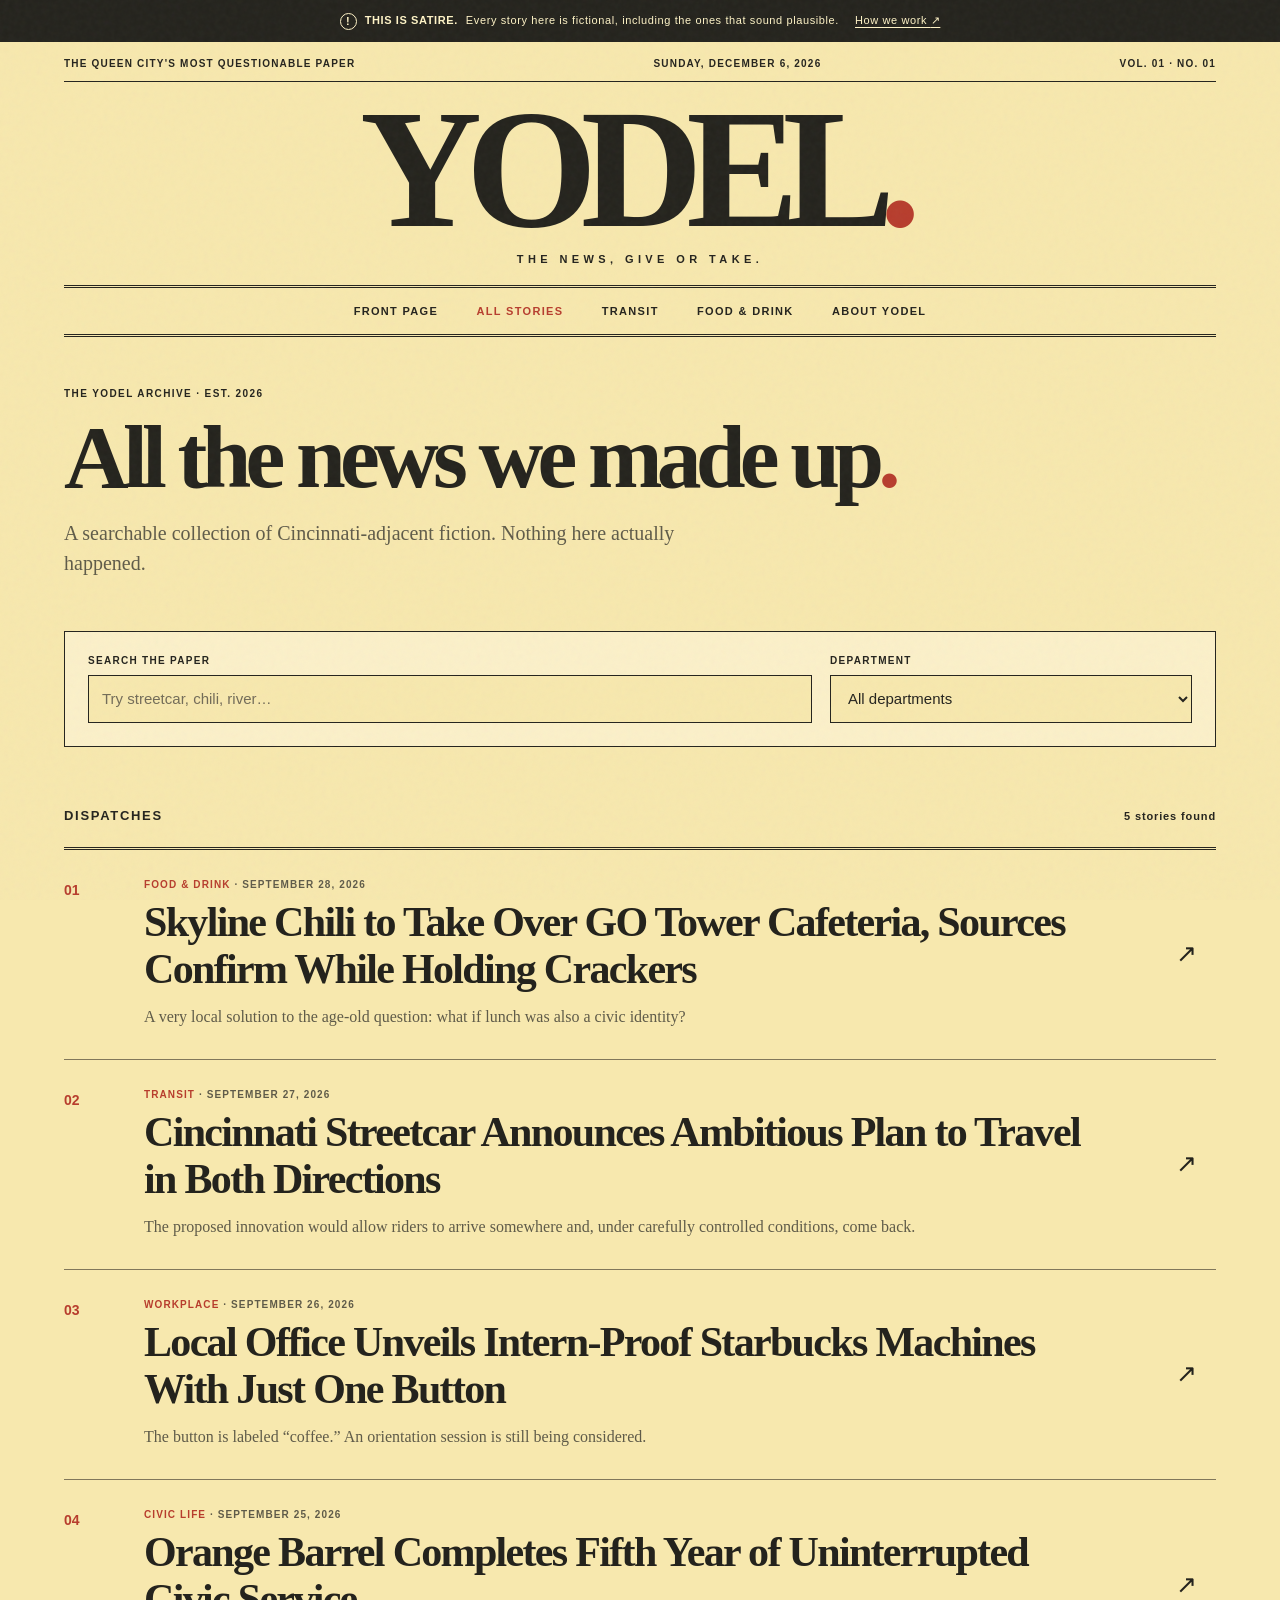
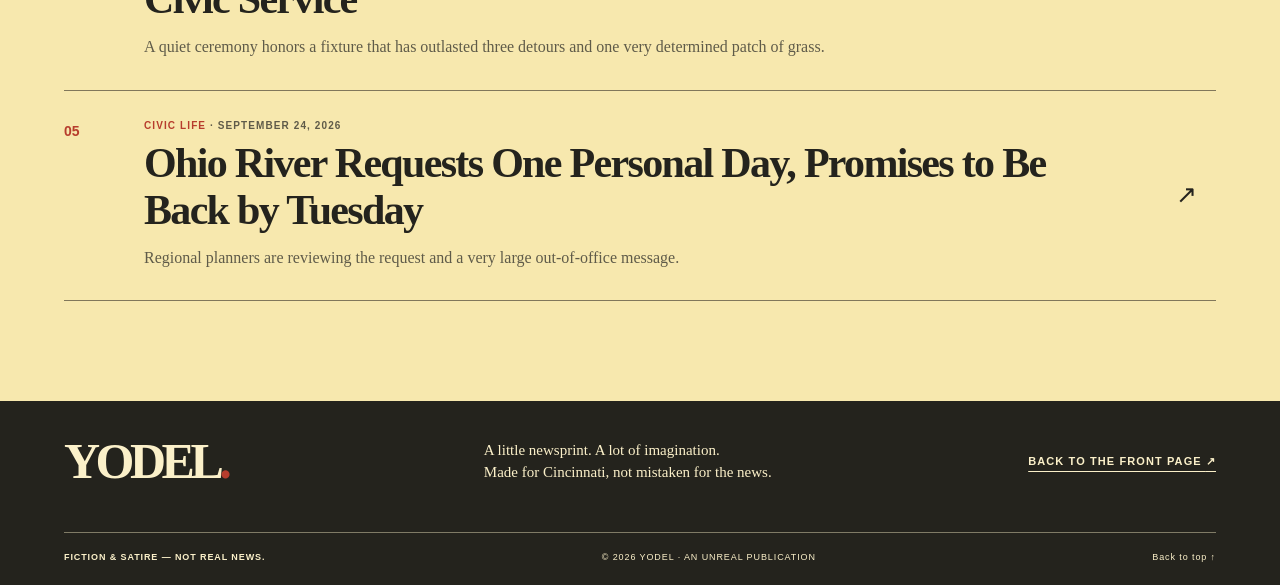
==== archive.html @ 8d59e484 "Build initial Yodel satire publication prototype" ====
<!doctype html>
<html lang="en">
<head>
  <meta charset="utf-8">
  <meta name="viewport" content="width=device-width, initial-scale=1">
  <meta name="theme-color" content="#f4d969">
  <meta name="description" content="Browse the entirely fictional dispatches of Yodel, a Cincinnati-flavored satire publication.">
  <title>All stories — Yodel</title>
  <link rel="stylesheet" href="styles.css">
  <script src="articles.js" defer></script>
  <script src="app.js" defer></script>
</head>
<body data-page="archive">
  <a class="skip-link" href="#main">Skip to content</a>
  <div class="site-shell">
    <div class="satire-banner"><span class="satire-banner__mark">!</span><strong>THIS IS SATIRE.</strong> Every story here is fictional, including the ones that sound plausible. <a href="index.html#about">How we work <span aria-hidden="true">↗</span></a></div>
    <header class="site-header">
      <div class="header-top"><span>THE QUEEN CITY'S MOST QUESTIONABLE PAPER</span><span class="edition-date">SEPTEMBER 2026</span><span>VOL. 01 · NO. 01</span></div>
      <div class="masthead"><a href="index.html" aria-label="Yodel home">YODEL<span class="masthead-dot">.</span></a><p>THE NEWS, GIVE OR TAKE.</p></div>
      <nav class="main-nav" aria-label="Main navigation"><a href="index.html">Front page</a><a href="archive.html" aria-current="page">All stories</a><a href="archive.html?category=Transit">Transit</a><a href="archive.html?category=Food%20%26%20Drink">Food &amp; Drink</a><a href="index.html#about">About Yodel</a></nav>
    </header>
    <main id="main" class="archive-main">
      <div class="page-heading"><span class="small-label">THE YODEL ARCHIVE · EST. 2026</span><h1>All the news we made up<span class="heading-period">.</span></h1><p>A searchable collection of Cincinnati-adjacent fiction. Nothing here actually happened.</p></div>
      <section aria-label="Find stories" class="archive-tools"><div class="search-field"><label for="story-search">SEARCH THE PAPER</label><input id="story-search" type="search" placeholder="Try streetcar, chili, river…" autocomplete="off"></div><div class="filter-field"><label for="category-filter">DEPARTMENT</label><select id="category-filter"><option value="">All departments</option><option value="Food &amp; Drink">Food &amp; Drink</option><option value="Transit">Transit</option><option value="Workplace">Workplace</option><option value="Civic Life">Civic Life</option></select></div></section>
      <div class="results-heading"><h2>Dispatches</h2><p id="result-count" role="status" aria-live="polite"></p></div>
      <div id="archive-stories" class="archive-list"></div>
      <p id="empty-results" class="empty-results" hidden>No stories match that search. Try another word or department.</p>
      <noscript><p class="empty-results">Enable JavaScript to browse the local story archive.</p></noscript>
    </main>
    <footer class="site-footer"><div class="footer-main"><a class="footer-logo" href="index.html">YODEL<span>.</span></a><p>A little newsprint. A lot of imagination.<br>Made for Cincinnati, not mistaken for the news.</p><a href="index.html">Back to the front page <span aria-hidden="true">↗</span></a></div><div class="footer-bottom"><strong>FICTION &amp; SATIRE — NOT REAL NEWS.</strong><span>© 2026 YODEL · AN UNREAL PUBLICATION</span><a href="#main">Back to top ↑</a></div></footer>
  </div>
</body>
</html>
---- styles.css ----
:root {
  color-scheme: light;
  --paper: #f7e8ae;
  --paper-light: #fbf0c9;
  --yellow: #efd365;
  --ink: #24231d;
  --muted: #5f5b49;
  --rule: #81775b;
  --red: #b73d2d;
}

* { box-sizing: border-box; }
html { scroll-behavior: smooth; }
body { margin: 0; background: #d5bd69; color: var(--ink); font-family: Georgia, "Times New Roman", serif; }
body::before { content: ""; position: fixed; inset: 0; z-index: 10; pointer-events: none; opacity: .15; background-image: url("data:image/svg+xml,%3Csvg viewBox='0 0 180 180' xmlns='http://www.w3.org/2000/svg'%3E%3Cfilter id='n'%3E%3CfeTurbulence type='fractalNoise' baseFrequency='.9' numOctaves='3' stitchTiles='stitch'/%3E%3C/filter%3E%3Crect width='100%25' height='100%25' filter='url(%23n)' opacity='.25'/%3E%3C/svg%3E"); }
a { color: inherit; }
a:hover { color: var(--red); }
button, input, select { font: inherit; }
button { cursor: pointer; }
:focus-visible { outline: 3px solid var(--red); outline-offset: 4px; }
[hidden] { display: none !important; }
.site-shell { max-width: 1480px; margin: 0 auto; min-height: 100vh; background: var(--paper); box-shadow: 0 0 50px #665a3455; }
.skip-link { position: fixed; top: -80px; left: 20px; z-index: 20; background: var(--ink); color: white; padding: 12px 18px; }
.skip-link:focus { top: 12px; }
.satire-banner { display: flex; align-items: center; justify-content: center; flex-wrap: wrap; gap: 5px 8px; min-height: 42px; padding: 8px 20px; background: var(--ink); color: #fff4c7; text-align: center; font: 11px/1.4 Arial, Helvetica, sans-serif; letter-spacing: .055em; }
.satire-banner__mark { display: inline-grid; place-items: center; width: 17px; height: 17px; border: 1px solid currentColor; border-radius: 50%; font-weight: bold; }
.satire-banner a { color: inherit; text-underline-offset: 3px; margin-left: 8px; }
.satire-banner a:hover { color: #f4d969; }
.site-header, main, .site-footer { padding-left: clamp(22px, 5vw, 78px); padding-right: clamp(22px, 5vw, 78px); }
.header-top, .main-nav, .section-kicker, .small-label, .eyebrow, .lead-overline, .lead-meta, .art-topline, .art-bottomline, .story-category, .story-card__top, .story-card__foot, .department-links, .footer-bottom, .article-byline, .article-location, .back-link, .archive-tools label, .results-heading, .archive-item__number, .loading-note {
  font-family: Arial, Helvetica, sans-serif;
}
.header-top { display: flex; justify-content: space-between; gap: 16px; padding: 16px 0 12px; border-bottom: 1px solid var(--ink); font-size: 10px; font-weight: 700; letter-spacing: .12em; }
.masthead { text-align: center; padding: 14px 0 20px; }
.masthead a { display: inline-block; text-decoration: none; font: 900 clamp(84px, 13.2vw, 194px)/.87 Georgia, "Times New Roman", serif; letter-spacing: -.097em; padding-right: .09em; }
.masthead a:hover { color: var(--ink); }
.masthead-dot, .heading-period, .footer-logo span { color: var(--red); }
.masthead p { margin: 11px 0 0; font: 700 11px/1 Arial, Helvetica, sans-serif; letter-spacing: .4em; }
.main-nav { display: flex; justify-content: center; flex-wrap: wrap; gap: 5px clamp(12px, 3vw, 45px); padding: 13px 0; border-top: 3px double var(--ink); border-bottom: 3px double var(--ink); font-size: 11px; font-weight: 700; letter-spacing: .12em; text-transform: uppercase; }
.main-nav a { text-decoration: none; padding: 4px 0; }
.main-nav a[aria-current="page"] { color: var(--red); }
.section-kicker { display: flex; justify-content: space-between; gap: 10px; padding: 16px 0; font-size: 10px; font-weight: 700; letter-spacing: .1em; border-bottom: 1px solid var(--rule); }
.lead-section { display: grid; grid-template-columns: 1.1fr .9fr; min-height: 545px; border-bottom: 4px double var(--ink); }
.lead-copy { display: flex; flex-direction: column; align-items: flex-start; padding: clamp(28px, 4vw, 60px) clamp(25px, 4vw, 60px) 38px 0; }
.eyebrow { display: flex; align-items: center; gap: 12px; width: 100%; font-size: 10px; font-weight: 700; letter-spacing: .13em; white-space: nowrap; }
.eyebrow-rule { display: inline-block; width: 28px; height: 2px; background: var(--red); }
.eyebrow #feature-counter { margin-left: auto; color: var(--muted); }
.lead-overline { margin: 56px 0 14px; color: var(--red); font-size: 11px; font-weight: 800; letter-spacing: .14em; }
.lead-copy h1 { max-width: 700px; margin: 0; font-size: clamp(38px, 4.25vw, 67px); line-height: 1.035; letter-spacing: -.052em; }
.lead-deck { max-width: 560px; margin: 22px 0 0; font-size: clamp(17px, 1.5vw, 21px); line-height: 1.45; color: #474438; }
.lead-actions { display: flex; align-items: center; flex-wrap: wrap; gap: 22px; margin-top: 30px; }
.button { display: inline-flex; justify-content: space-between; align-items: center; gap: 30px; min-height: 48px; padding: 13px 19px; font: 700 11px/1.3 Arial, Helvetica, sans-serif; letter-spacing: .09em; text-decoration: none; text-transform: uppercase; transition: background .2s ease, color .2s ease, transform .2s ease; }
.button--dark { background: var(--ink); color: #fff4c7; border: 1px solid var(--ink); }
.button--dark:hover { background: var(--red); color: white; border-color: var(--red); transform: translateY(-2px); }
.text-button { padding: 9px 0; border: 0; border-bottom: 1px solid var(--ink); background: none; color: var(--ink); font: 700 11px/1.2 Arial, Helvetica, sans-serif; text-transform: uppercase; letter-spacing: .08em; }
.text-button:hover { color: var(--red); border-color: var(--red); }
.lead-meta { margin: auto 0 0; padding-top: 30px; color: var(--muted); font-size: 10px; font-weight: 700; letter-spacing: .12em; }
.lead-art { display: flex; flex-direction: column; justify-content: space-between; align-self: stretch; min-width: 0; margin: 24px 0 24px; padding: 18px; border: 1px solid var(--ink); background: var(--yellow); box-shadow: inset 0 0 0 5px var(--paper), inset 0 0 0 6px var(--ink); }
.art-topline, .art-bottomline { display: flex; justify-content: space-between; gap: 8px; font-size: 9px; font-weight: 700; letter-spacing: .1em; }
.skyline-art { display: block; width: 100%; height: auto; max-height: 390px; margin: auto 0; filter: drop-shadow(2px 3px 0 #bca84f66); }
.latest-section, .related-section { padding: 58px 0 72px; }
.section-heading { display: flex; justify-content: space-between; align-items: end; gap: 20px; margin-bottom: 25px; }
.small-label { font-size: 10px; font-weight: 800; letter-spacing: .14em; text-transform: uppercase; }
h2 { margin: 7px 0 0; font-size: clamp(35px, 4vw, 55px); line-height: 1.08; letter-spacing: -.055em; }
.underlined-link { flex-shrink: 0; padding-bottom: 5px; border-bottom: 1px solid currentColor; font: 700 11px/1.4 Arial, Helvetica, sans-serif; text-decoration: none; text-transform: uppercase; letter-spacing: .09em; }
.story-grid { display: grid; grid-template-columns: repeat(4, minmax(0, 1fr)); border-top: 2px solid var(--ink); border-bottom: 1px solid var(--ink); }
.story-card { display: flex; flex-direction: column; min-width: 0; padding: 20px 20px 16px; border-right: 1px solid var(--rule); }
.story-card:first-child { padding-left: 0; }
.story-card:last-child { padding-right: 0; border-right: 0; }
.story-card__top, .story-card__foot { display: flex; justify-content: space-between; gap: 10px; font-size: 9px; font-weight: 700; letter-spacing: .1em; }
.story-card__top { color: var(--muted); }
.story-card__top span:last-child { color: var(--red); font-size: 16px; line-height: .7; }
.story-category { margin: 30px 0 9px; color: var(--red); font-size: 10px; font-weight: 800; letter-spacing: .11em; text-transform: uppercase; }
.story-card h3 { margin: 0; font-size: clamp(21px, 1.85vw, 28px); line-height: 1.16; letter-spacing: -.025em; }
.story-card h3 a, .archive-item h3 a { text-decoration: none; }
.story-card h3 a:hover, .archive-item h3 a:hover { text-decoration: underline; text-decoration-thickness: 1px; text-underline-offset: 4px; }
.story-deck { margin: 13px 0 22px; color: var(--muted); font-size: 14px; line-height: 1.5; }
.story-card__foot { align-items: center; margin-top: auto; padding-top: 13px; border-top: 1px solid var(--rule); color: var(--muted); }
.story-card__foot a { color: var(--ink); text-decoration: none; }
.departments { display: grid; grid-template-columns: 1fr 1.5fr; gap: 8%; padding: 43px 0 56px; border-top: 4px double var(--ink); }
.department-intro p { max-width: 280px; font-size: 17px; line-height: 1.5; color: var(--muted); }
.department-links { border-top: 1px solid var(--ink); }
.department-links a { display: grid; grid-template-columns: 38px 1fr auto; align-items: center; gap: 8px; min-height: 61px; border-bottom: 1px solid var(--ink); font-size: 16px; font-weight: 700; text-decoration: none; }
.department-links a span:first-child { font-size: 10px; color: var(--red); }
.about-section { display: grid; grid-template-columns: 1fr 1.5fr; gap: 8%; margin: 0 calc(-1 * clamp(22px, 5vw, 78px)); padding: 48px clamp(22px, 5vw, 78px) 58px; background: var(--paper-light); border-top: 1px solid var(--ink); }
.about-section p { max-width: 660px; margin: 2px 0 24px; font-size: 18px; line-height: 1.6; }
.site-footer { background: var(--ink); color: var(--paper-light); }
.footer-main { display: flex; justify-content: space-between; align-items: center; gap: 24px; padding: 38px 0 48px; }
.footer-logo { font: 900 50px/.9 Georgia, serif; letter-spacing: -.09em; text-decoration: none; }
.footer-main p { margin: 0; font-size: 15px; line-height: 1.5; }
.footer-main > a:last-child { font: 700 11px Arial, Helvetica, sans-serif; letter-spacing: .1em; text-transform: uppercase; text-underline-offset: 6px; }
.footer-main a:hover, .footer-bottom a:hover { color: var(--yellow); }
.footer-bottom { display: flex; justify-content: space-between; flex-wrap: wrap; gap: 12px 20px; border-top: 1px solid #807b66; padding: 19px 0 23px; font-size: 9px; letter-spacing: .1em; }
.footer-bottom a { text-decoration: none; }

/* Archive */
.archive-main { padding-top: 46px; padding-bottom: 100px; }
.page-heading { max-width: 850px; }
.page-heading h1 { margin: 12px 0 16px; font-size: clamp(48px, 7vw, 92px); line-height: .99; letter-spacing: -.065em; }
.page-heading > p { margin: 0; max-width: 640px; font-size: 20px; line-height: 1.5; color: var(--muted); }
.archive-tools { display: grid; grid-template-columns: 2fr 1fr; gap: 18px; margin-top: 53px; padding: 23px; border: 1px solid var(--ink); background: var(--paper-light); }
.archive-tools label { display: block; margin-bottom: 9px; font-size: 10px; font-weight: 800; letter-spacing: .13em; }
.archive-tools input, .archive-tools select { display: block; width: 100%; height: 48px; padding: 0 13px; border: 1px solid var(--ink); border-radius: 0; background: var(--paper); color: var(--ink); font: 15px Arial, Helvetica, sans-serif; }
.archive-tools input::placeholder { color: #736c58; }
.results-heading { display: flex; align-items: baseline; justify-content: space-between; gap: 20px; margin: 52px 0 14px; }
.results-heading h2 { font: 800 13px Arial, Helvetica, sans-serif; text-transform: uppercase; letter-spacing: .13em; }
.results-heading p { font-size: 11px; font-weight: 700; letter-spacing: .08em; }
.archive-list { border-top: 3px double var(--ink); }
.archive-item { display: grid; grid-template-columns: 60px 1fr 36px; gap: 20px; padding: 29px 4px 31px 0; border-bottom: 1px solid var(--rule); }
.archive-item__number { padding-top: 3px; color: var(--red); font-size: 14px; font-weight: 800; }
.archive-item .story-category { margin: 0 0 9px; }
.archive-item .story-category span { color: var(--muted); }
.archive-item h3 { max-width: 950px; margin: 0; font-size: clamp(25px, 3.4vw, 42px); line-height: 1.12; letter-spacing: -.04em; }
.archive-item p:last-child { margin: 12px 0 0; color: var(--muted); font-size: 16px; line-height: 1.45; }
.archive-item__arrow { align-self: center; font: 25px Arial, Helvetica, sans-serif; text-decoration: none; }
.empty-results { margin: 35px 0; padding: 35px; border: 1px solid var(--ink); font-size: 18px; }

/* Article */
.article-main { padding-top: 30px; }
.back-link { display: inline-block; margin-bottom: 37px; font-size: 11px; font-weight: 700; letter-spacing: .1em; text-decoration: none; text-transform: uppercase; }
.article-header { max-width: 1040px; margin: 0 auto; text-align: center; }
.article-header .story-category { margin: 0 0 18px; }
.article-header .story-category span { color: var(--muted); }
.article-header h1 { margin: 0; font-size: clamp(46px, 6.5vw, 92px); line-height: 1.025; letter-spacing: -.062em; }
.article-deck { max-width: 730px; margin: 22px auto 30px; color: var(--muted); font-size: clamp(20px, 2.25vw, 28px); line-height: 1.4; }
.article-byline { display: flex; justify-content: center; flex-wrap: wrap; gap: 8px 24px; padding: 18px 0; border-top: 1px solid var(--ink); border-bottom: 3px double var(--ink); font-size: 10px; letter-spacing: .11em; text-transform: uppercase; }
.article-body { display: grid; grid-template-columns: minmax(0, 670px) minmax(180px, 250px); justify-content: center; gap: clamp(40px, 8vw, 120px); padding: 46px 0 90px; }
.article-location { margin-bottom: 24px; font-size: 11px; font-weight: 700; letter-spacing: .1em; }
.article-location span { margin-right: 12px; color: var(--red); }
.article-column > p:not(.article-disclaimer) { margin: 0 0 25px; font-size: clamp(18px, 1.75vw, 21px); line-height: 1.7; }
.first-paragraph::first-letter { float: left; margin: .06em .09em -.1em 0; font-size: 4.2em; line-height: .8; font-weight: bold; color: var(--red); }
blockquote { margin: 38px 0; padding: 25px 5px 28px; border-top: 3px double var(--ink); border-bottom: 3px double var(--ink); font-size: clamp(27px, 3vw, 39px); font-weight: bold; line-height: 1.23; letter-spacing: -.035em; }
blockquote span { color: var(--red); }
.article-endmark { margin: 25px 0; color: var(--red); font-size: 22px; text-align: center; }
.article-disclaimer { padding: 17px 0; border-top: 1px solid var(--rule); border-bottom: 1px solid var(--rule); font: 13px/1.6 Arial, Helvetica, sans-serif; color: var(--muted); }
.article-aside { align-self: start; padding: 21px; border: 1px solid var(--ink); background: var(--yellow); }
.aside-stamp { border-bottom: 1px solid var(--ink); padding: 0 0 10px; font: 900 95px/.9 Georgia, serif; letter-spacing: -.1em; }
.aside-stamp span { color: var(--red); }
.article-aside .small-label { display: block; margin-top: 19px; }
.article-aside p:not(.small-label) { font-size: 16px; line-height: 1.5; }
.article-aside a { font: 700 11px/1.5 Arial, Helvetica, sans-serif; text-transform: uppercase; letter-spacing: .07em; text-underline-offset: 4px; }
.related-section { border-top: 4px double var(--ink); }
.story-grid--two { grid-template-columns: repeat(2, minmax(0, 1fr)); }
.not-found { max-width: 760px; padding: 60px 0 130px; }
.not-found h1 { font-size: clamp(48px, 7vw, 90px); line-height: 1; letter-spacing: -.06em; }
.not-found p { margin: 0 0 30px; font-size: 20px; }
.loading-note { padding: 50px 0 100px; font-size: 13px; letter-spacing: .12em; }

@media (max-width: 1050px) {
  .lead-section { grid-template-columns: 1.1fr .9fr; }
  .lead-copy h1 { font-size: clamp(37px, 4.6vw, 55px); }
  .lead-overline { margin-top: 30px; }
  .story-grid { grid-template-columns: repeat(2, minmax(0, 1fr)); }
  .story-card { padding: 20px !important; border-bottom: 1px solid var(--rule); }
  .story-card:nth-child(2n) { border-right: 0; }
  .story-card:nth-last-child(-n+2) { border-bottom: 0; }
}
@media (max-width: 700px) {
  .header-top { font-size: 9px; }
  .header-top span:first-child { display: none; }
  .masthead { padding: 24px 0 17px; }
  .masthead a { font-size: clamp(75px, 18vw, 125px); }
  .masthead p { font-size: 9px; letter-spacing: .27em; }
  .main-nav { justify-content: flex-start; gap: 2px 20px; font-size: 10px; }
  .section-kicker span:last-child { display: none; }
  .lead-section { display: flex; flex-direction: column; }
  .lead-copy { padding: 29px 0 23px; }
  .lead-copy h1 { font-size: clamp(42px, 9vw, 62px); }
  .lead-overline { margin-top: 37px; }
  .lead-meta { margin-top: 0; padding-top: 24px; }
  .lead-art { min-height: 300px; margin: 0 0 25px; }
  .skyline-art { max-height: 320px; }
  .latest-section, .related-section { padding: 43px 0 58px; }
  .departments, .about-section { grid-template-columns: 1fr; gap: 20px; }
  .departments { padding: 36px 0 44px; }
  .about-section { padding-top: 40px; padding-bottom: 48px; }
  .footer-main { align-items: flex-start; flex-direction: column; }
  .archive-tools { grid-template-columns: 1fr; }
  .article-body { grid-template-columns: 1fr; padding-bottom: 60px; }
  .article-aside { max-width: 350px; }
}
@media (max-width: 480px) {
  .satire-banner { font-size: 10px; }
  .header-top { font-size: 8px; }
  .section-heading { align-items: flex-start; flex-direction: column; gap: 14px; }
  .story-grid, .story-grid--two { grid-template-columns: 1fr; }
  .story-card { padding: 20px 0 !important; border-right: 0; border-bottom: 1px solid var(--rule) !important; }
  .story-card:last-child { border-bottom: 0 !important; }
  .story-card .story-category { margin-top: 20px; }
  .archive-main { padding-top: 35px; }
  .archive-tools { margin-top: 35px; padding: 16px; }
  .archive-item { grid-template-columns: 1fr 26px; gap: 8px; }
  .archive-item__number { grid-column: 1 / -1; }
  .article-main { padding-top: 25px; }
  .article-header { text-align: left; }
  .article-byline { justify-content: flex-start; }
  .article-body { padding-top: 30px; }
}
@media (prefers-reduced-motion: reduce) {
  html { scroll-behavior: auto; }
  .button { transition: none; }
  .button--dark:hover { transform: none; }
}
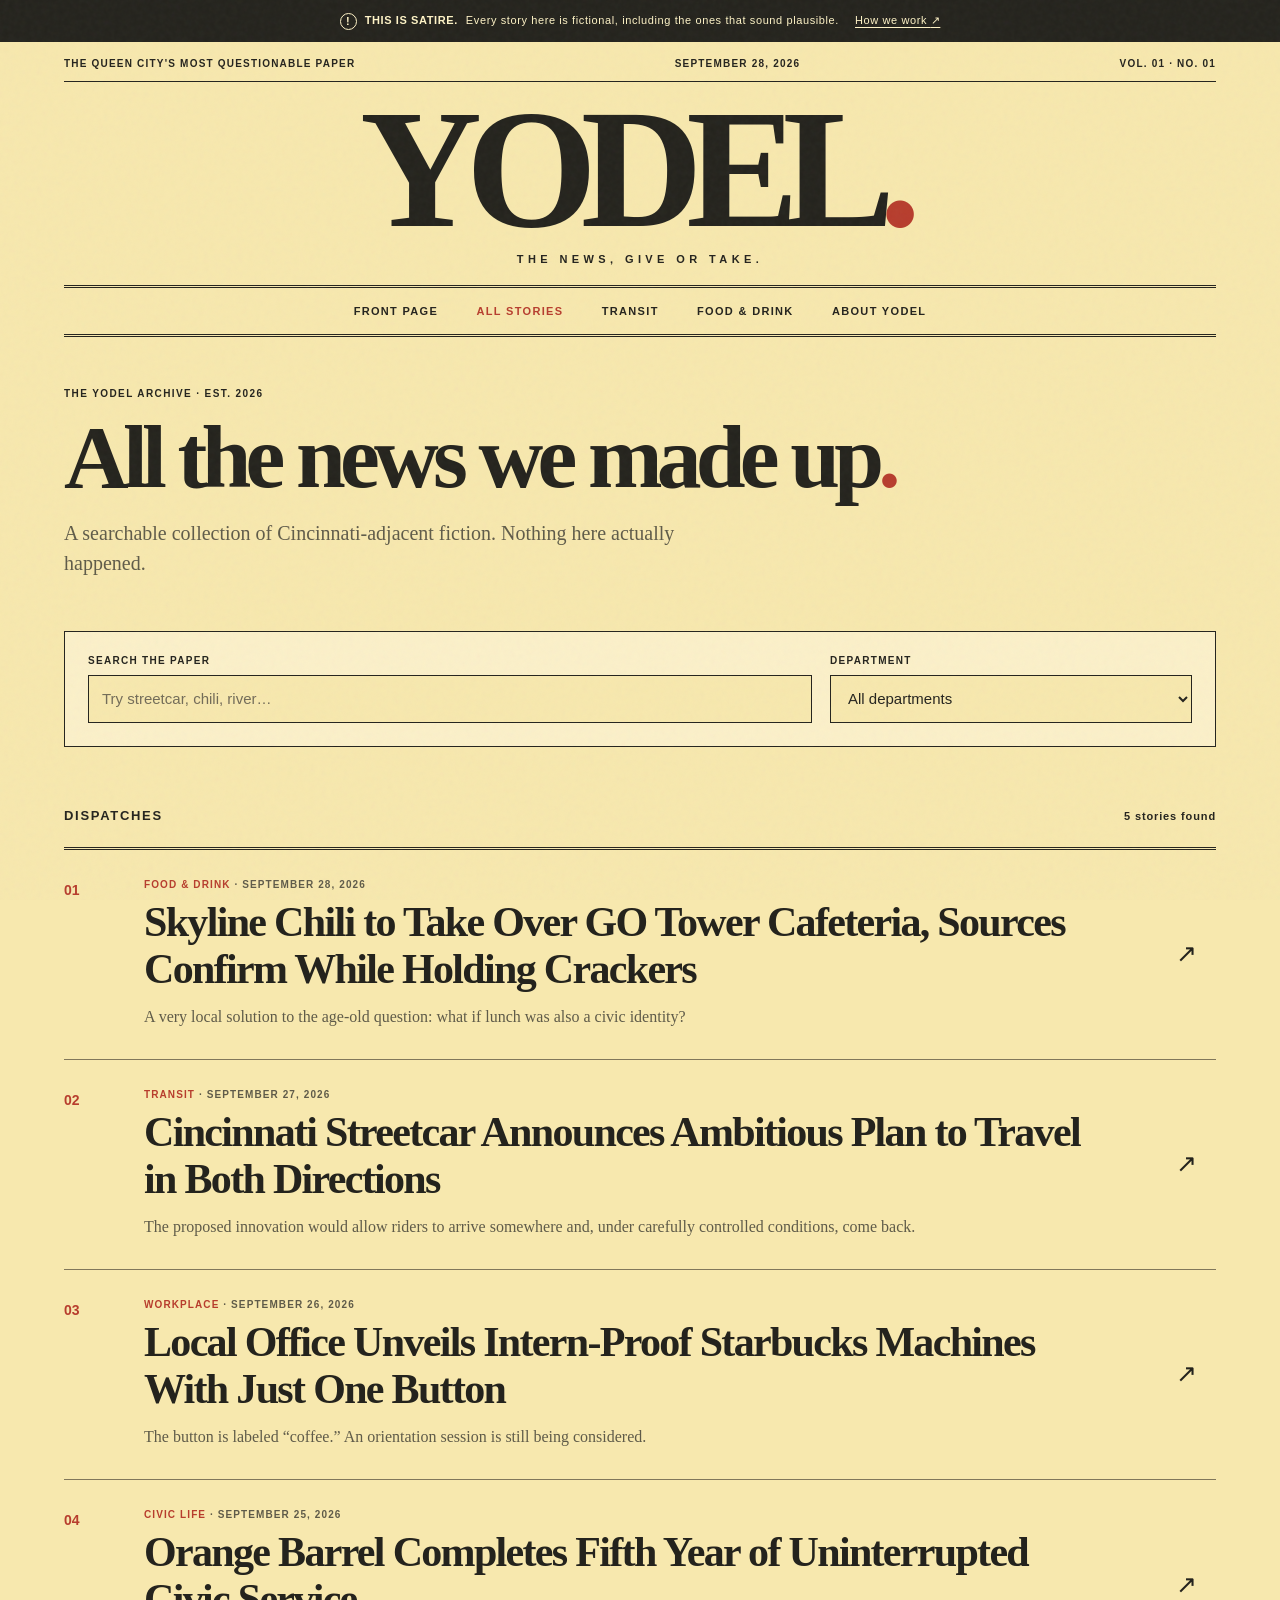
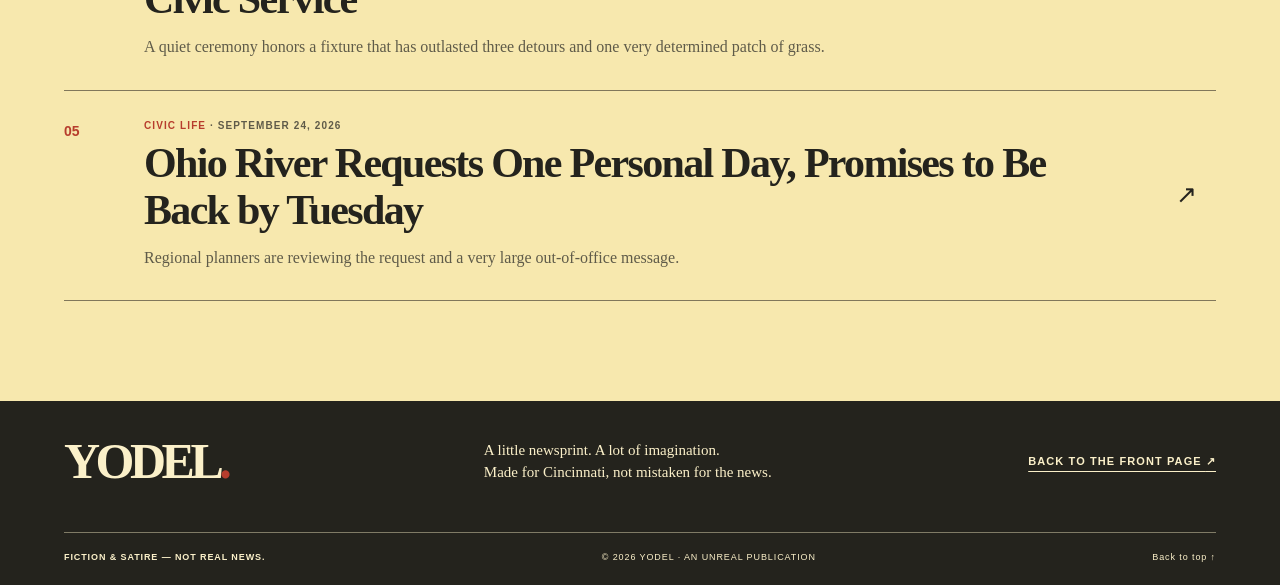
==== commit bb585ca4: "Add Yodel GitHub Pages deployment" ====
--- a/archive.html
+++ b/archive.html
@@ -4,6 +4,7 @@
   <meta charset="utf-8">
   <meta name="viewport" content="width=device-width, initial-scale=1">
   <meta name="theme-color" content="#f4d969">
+  <meta name="date" content="">
   <meta name="description" content="Browse the entirely fictional dispatches of Yodel, a Cincinnati-flavored satire publication.">
   <title>All stories — Yodel</title>
   <link rel="stylesheet" href="styles.css">
@@ -15,7 +16,7 @@
   <div class="site-shell">
     <div class="satire-banner"><span class="satire-banner__mark">!</span><strong>THIS IS SATIRE.</strong> Every story here is fictional, including the ones that sound plausible. <a href="index.html#about">How we work <span aria-hidden="true">↗</span></a></div>
     <header class="site-header">
-      <div class="header-top"><span>THE QUEEN CITY'S MOST QUESTIONABLE PAPER</span><span class="edition-date">SEPTEMBER 2026</span><span>VOL. 01 · NO. 01</span></div>
+      <div class="header-top"><span>THE QUEEN CITY'S MOST QUESTIONABLE PAPER</span><span class="edition-date">LATEST EDITION</span><span>VOL. 01 · NO. 01</span></div>
       <div class="masthead"><a href="index.html" aria-label="Yodel home">YODEL<span class="masthead-dot">.</span></a><p>THE NEWS, GIVE OR TAKE.</p></div>
       <nav class="main-nav" aria-label="Main navigation"><a href="index.html">Front page</a><a href="archive.html" aria-current="page">All stories</a><a href="archive.html?category=Transit">Transit</a><a href="archive.html?category=Food%20%26%20Drink">Food &amp; Drink</a><a href="index.html#about">About Yodel</a></nav>
     </header>
@@ -24,7 +25,7 @@
       <section aria-label="Find stories" class="archive-tools"><div class="search-field"><label for="story-search">SEARCH THE PAPER</label><input id="story-search" type="search" placeholder="Try streetcar, chili, river…" autocomplete="off"></div><div class="filter-field"><label for="category-filter">DEPARTMENT</label><select id="category-filter"><option value="">All departments</option><option value="Food &amp; Drink">Food &amp; Drink</option><option value="Transit">Transit</option><option value="Workplace">Workplace</option><option value="Civic Life">Civic Life</option></select></div></section>
       <div class="results-heading"><h2>Dispatches</h2><p id="result-count" role="status" aria-live="polite"></p></div>
       <div id="archive-stories" class="archive-list"></div>
-      <p id="empty-results" class="empty-results" hidden>No stories match that search. Try another word or department.</p>
+      <p id="empty-results" class="empty-results" hidden><span id="empty-detail">No stories match those filters.</span> Try another search or department, or <button id="clear-filters" type="button">clear filters</button>.</p>
       <noscript><p class="empty-results">Enable JavaScript to browse the local story archive.</p></noscript>
     </main>
     <footer class="site-footer"><div class="footer-main"><a class="footer-logo" href="index.html">YODEL<span>.</span></a><p>A little newsprint. A lot of imagination.<br>Made for Cincinnati, not mistaken for the news.</p><a href="index.html">Back to the front page <span aria-hidden="true">↗</span></a></div><div class="footer-bottom"><strong>FICTION &amp; SATIRE — NOT REAL NEWS.</strong><span>© 2026 YODEL · AN UNREAL PUBLICATION</span><a href="#main">Back to top ↑</a></div></footer>
--- a/styles.css
+++ b/styles.css
@@ -42,6 +42,7 @@
 .section-kicker { display: flex; justify-content: space-between; gap: 10px; padding: 16px 0; font-size: 10px; font-weight: 700; letter-spacing: .1em; border-bottom: 1px solid var(--rule); }
 .lead-section { display: grid; grid-template-columns: 1.1fr .9fr; min-height: 545px; border-bottom: 4px double var(--ink); }
 .lead-copy { display: flex; flex-direction: column; align-items: flex-start; padding: clamp(28px, 4vw, 60px) clamp(25px, 4vw, 60px) 38px 0; }
+#feature-copy { width: 100%; }
 .eyebrow { display: flex; align-items: center; gap: 12px; width: 100%; font-size: 10px; font-weight: 700; letter-spacing: .13em; white-space: nowrap; }
 .eyebrow-rule { display: inline-block; width: 28px; height: 2px; background: var(--red); }
 .eyebrow #feature-counter { margin-left: auto; color: var(--muted); }
@@ -102,6 +103,8 @@
 .archive-tools label { display: block; margin-bottom: 9px; font-size: 10px; font-weight: 800; letter-spacing: .13em; }
 .archive-tools input, .archive-tools select { display: block; width: 100%; height: 48px; padding: 0 13px; border: 1px solid var(--ink); border-radius: 0; background: var(--paper); color: var(--ink); font: 15px Arial, Helvetica, sans-serif; }
 .archive-tools input::placeholder { color: #736c58; }
+.archive-tools input:focus-visible, .archive-tools select:focus-visible { outline: 3px solid var(--red); outline-offset: 3px; box-shadow: 0 0 0 5px var(--paper-light); }
+.empty-results button { padding: 2px 0; border: 0; border-bottom: 1px solid currentColor; background: transparent; color: inherit; font-weight: 700; text-decoration: none; cursor: pointer; }
 .results-heading { display: flex; align-items: baseline; justify-content: space-between; gap: 20px; margin: 52px 0 14px; }
 .results-heading h2 { font: 800 13px Arial, Helvetica, sans-serif; text-transform: uppercase; letter-spacing: .13em; }
 .results-heading p { font-size: 11px; font-weight: 700; letter-spacing: .08em; }
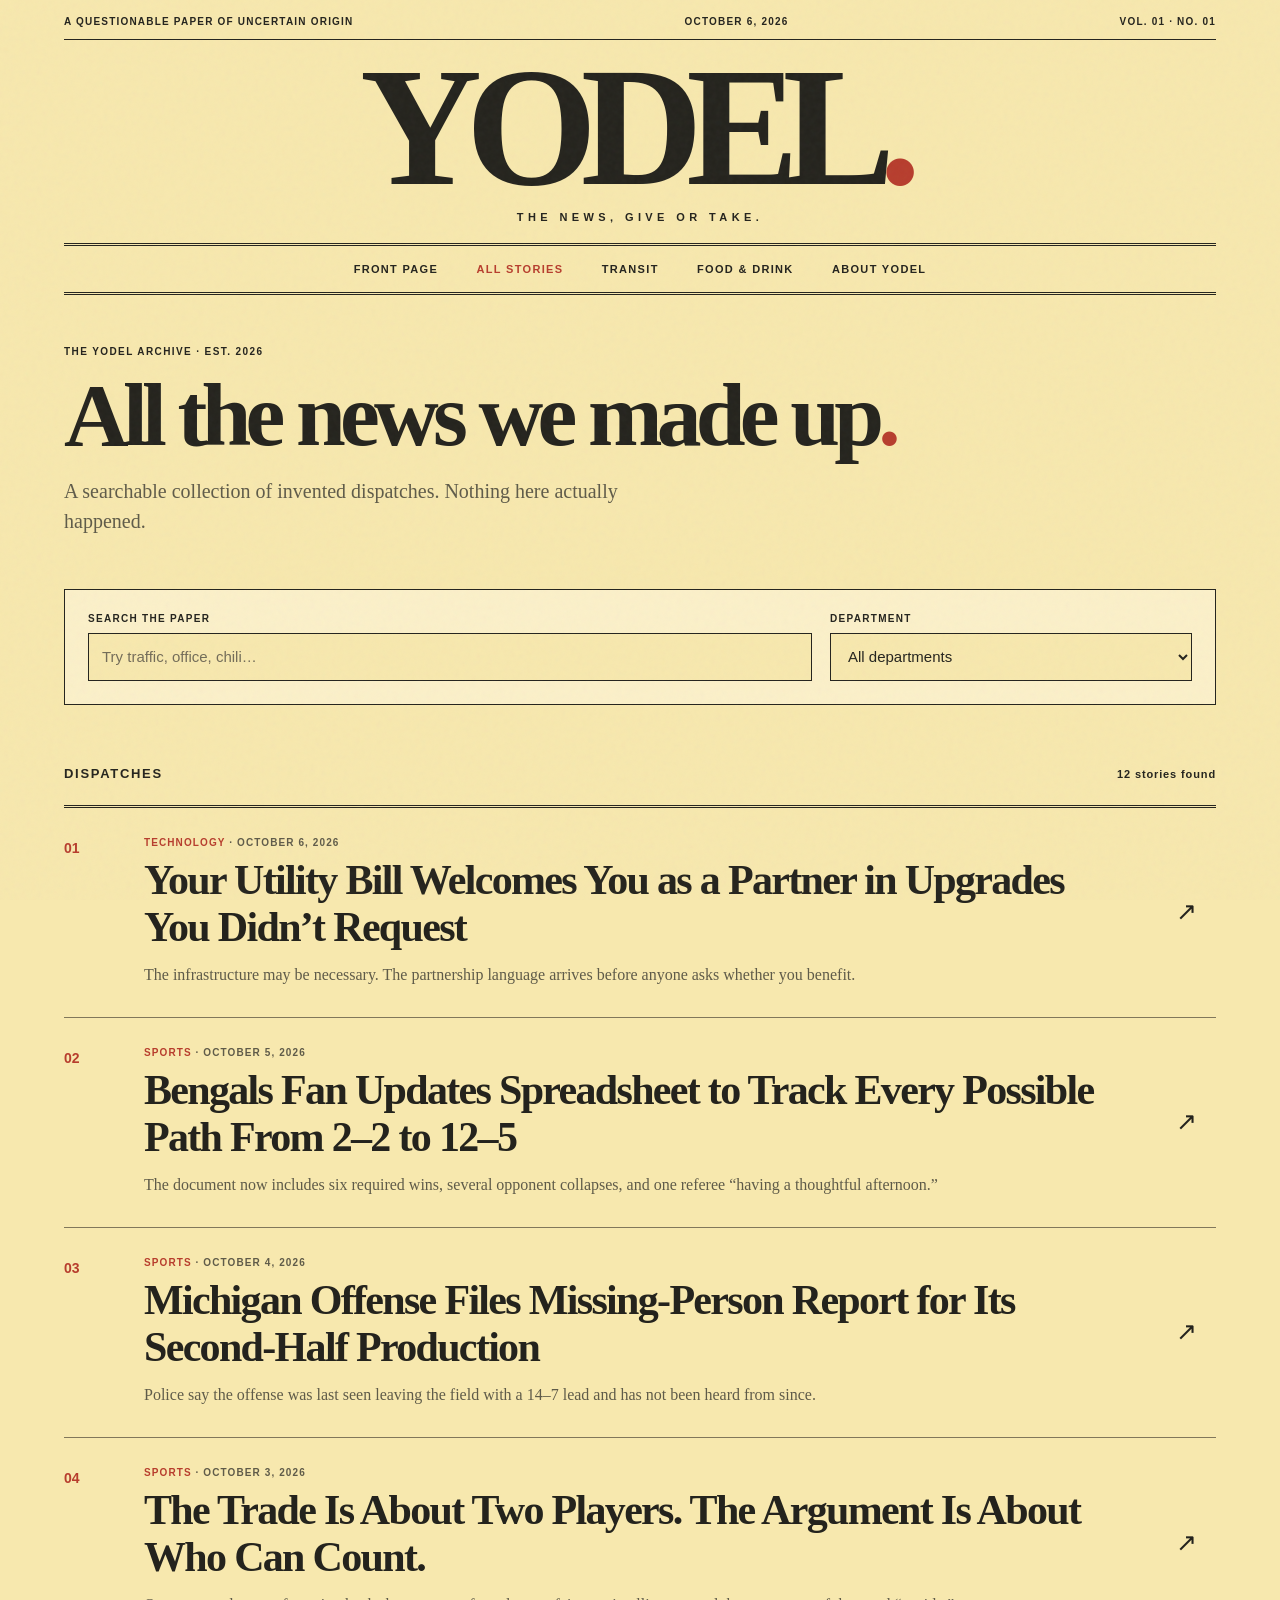
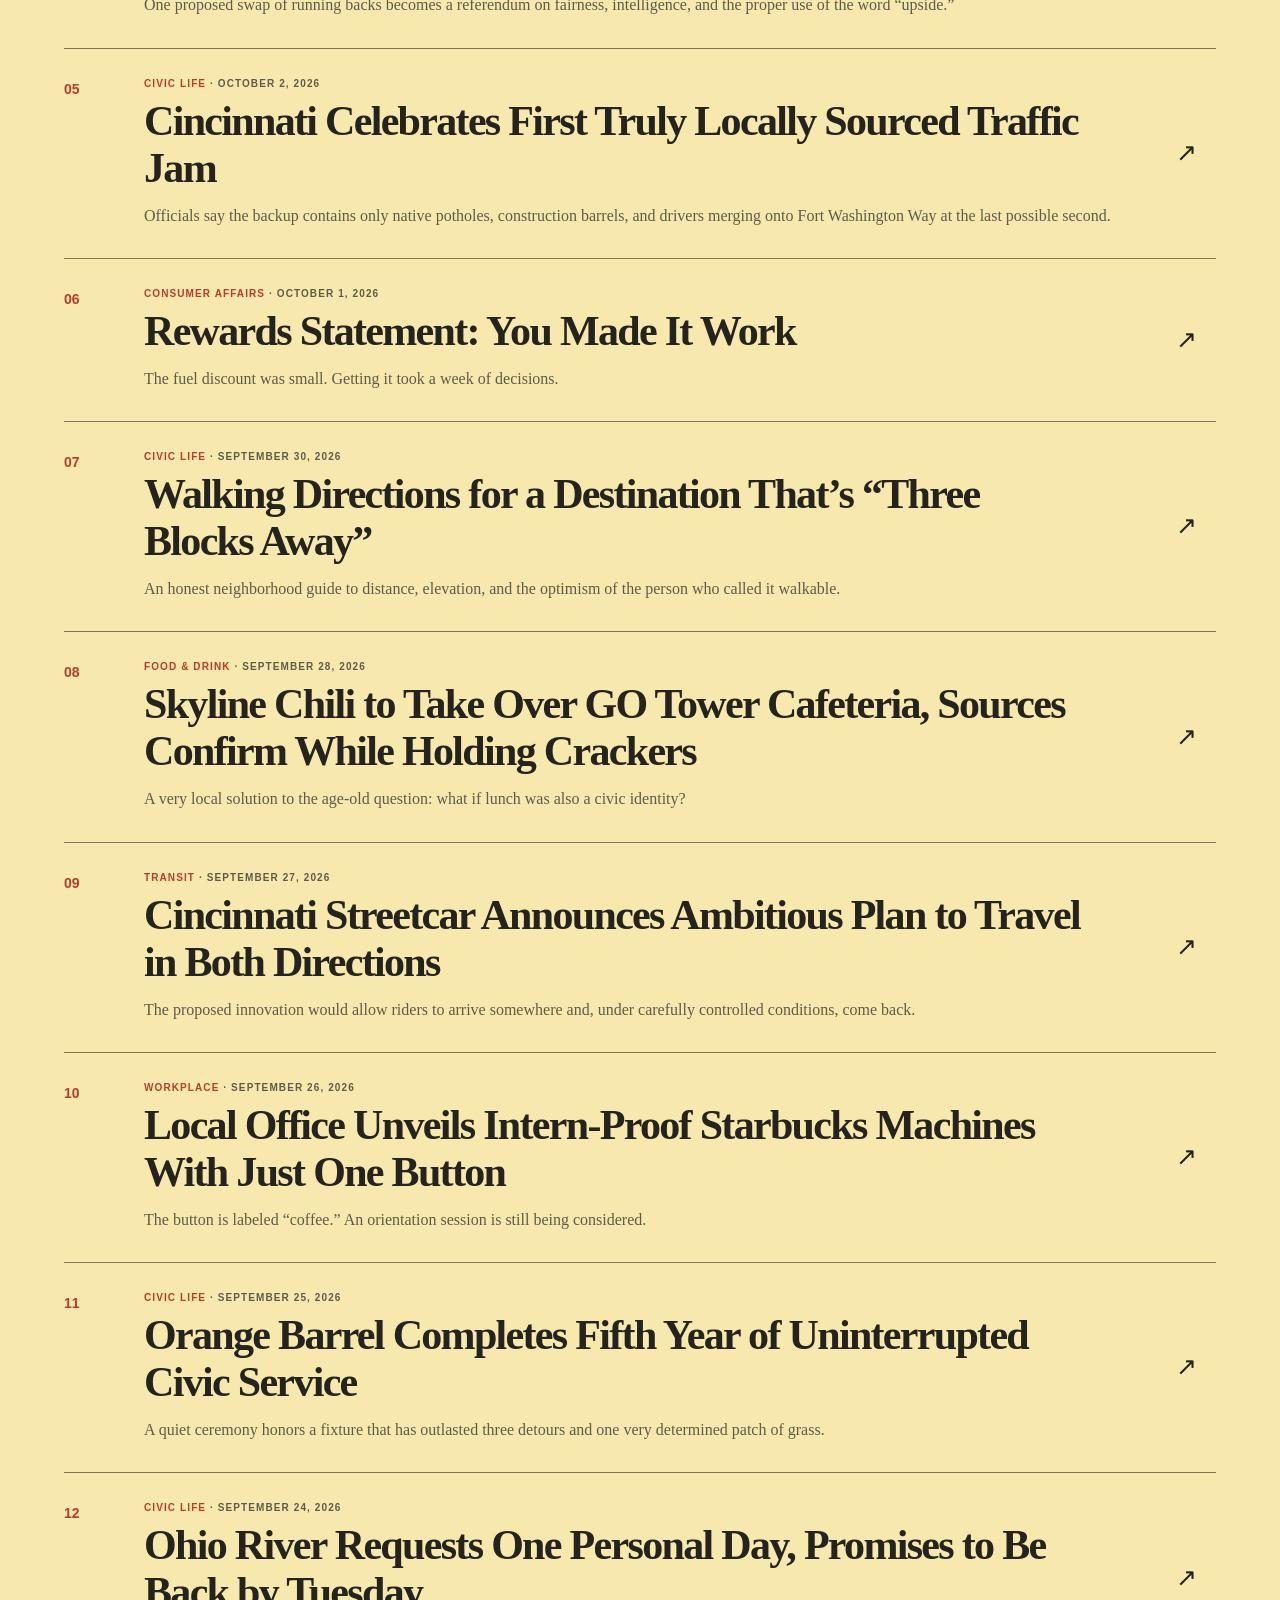
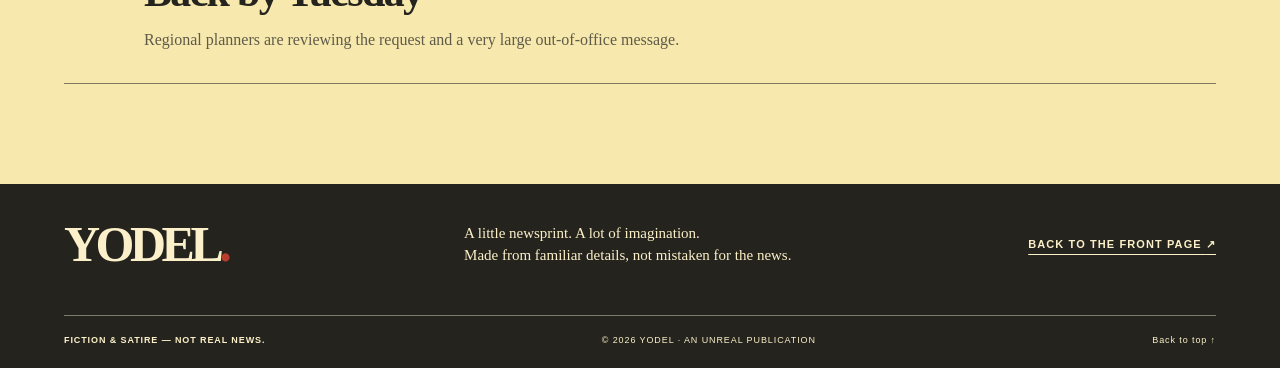
==== commit 34e3d07a: "Refine Yodel editorial framing and UI" ====
--- a/archive.html
+++ b/archive.html
@@ -5,7 +5,7 @@
   <meta name="viewport" content="width=device-width, initial-scale=1">
   <meta name="theme-color" content="#f4d969">
   <meta name="date" content="">
-  <meta name="description" content="Browse the entirely fictional dispatches of Yodel, a Cincinnati-flavored satire publication.">
+  <meta name="description" content="Browse the dispatches of Yodel, a publication of uncertain locality.">
   <title>All stories — Yodel</title>
   <link rel="stylesheet" href="styles.css">
   <script src="articles.js" defer></script>
@@ -14,21 +14,20 @@
 <body data-page="archive">
   <a class="skip-link" href="#main">Skip to content</a>
   <div class="site-shell">
-    <div class="satire-banner"><span class="satire-banner__mark">!</span><strong>THIS IS SATIRE.</strong> Every story here is fictional, including the ones that sound plausible. <a href="index.html#about">How we work <span aria-hidden="true">↗</span></a></div>
     <header class="site-header">
-      <div class="header-top"><span>THE QUEEN CITY'S MOST QUESTIONABLE PAPER</span><span class="edition-date">LATEST EDITION</span><span>VOL. 01 · NO. 01</span></div>
+      <div class="header-top"><span>A QUESTIONABLE PAPER OF UNCERTAIN ORIGIN</span><span class="edition-date">LATEST EDITION</span><span>VOL. 01 · NO. 01</span></div>
       <div class="masthead"><a href="index.html" aria-label="Yodel home">YODEL<span class="masthead-dot">.</span></a><p>THE NEWS, GIVE OR TAKE.</p></div>
       <nav class="main-nav" aria-label="Main navigation"><a href="index.html">Front page</a><a href="archive.html" aria-current="page">All stories</a><a href="archive.html?category=Transit">Transit</a><a href="archive.html?category=Food%20%26%20Drink">Food &amp; Drink</a><a href="index.html#about">About Yodel</a></nav>
     </header>
     <main id="main" class="archive-main">
-      <div class="page-heading"><span class="small-label">THE YODEL ARCHIVE · EST. 2026</span><h1>All the news we made up<span class="heading-period">.</span></h1><p>A searchable collection of Cincinnati-adjacent fiction. Nothing here actually happened.</p></div>
-      <section aria-label="Find stories" class="archive-tools"><div class="search-field"><label for="story-search">SEARCH THE PAPER</label><input id="story-search" type="search" placeholder="Try streetcar, chili, river…" autocomplete="off"></div><div class="filter-field"><label for="category-filter">DEPARTMENT</label><select id="category-filter"><option value="">All departments</option><option value="Food &amp; Drink">Food &amp; Drink</option><option value="Transit">Transit</option><option value="Workplace">Workplace</option><option value="Civic Life">Civic Life</option></select></div></section>
+      <div class="page-heading"><span class="small-label">THE YODEL ARCHIVE · EST. 2026</span><h1>All the news we made up<span class="heading-period">.</span></h1><p>A searchable collection of invented dispatches. Nothing here actually happened.</p></div>
+      <section aria-label="Find stories" class="archive-tools"><div class="search-field"><label for="story-search">SEARCH THE PAPER</label><input id="story-search" type="search" placeholder="Try traffic, office, chili…" autocomplete="off"></div><div class="filter-field"><label for="category-filter">DEPARTMENT</label><select id="category-filter"><option value="">All departments</option><option value="Food &amp; Drink">Food &amp; Drink</option><option value="Transit">Transit</option><option value="Workplace">Workplace</option><option value="Civic Life">Civic Life</option></select></div></section>
       <div class="results-heading"><h2>Dispatches</h2><p id="result-count" role="status" aria-live="polite"></p></div>
       <div id="archive-stories" class="archive-list"></div>
       <p id="empty-results" class="empty-results" hidden><span id="empty-detail">No stories match those filters.</span> Try another search or department, or <button id="clear-filters" type="button">clear filters</button>.</p>
       <noscript><p class="empty-results">Enable JavaScript to browse the local story archive.</p></noscript>
     </main>
-    <footer class="site-footer"><div class="footer-main"><a class="footer-logo" href="index.html">YODEL<span>.</span></a><p>A little newsprint. A lot of imagination.<br>Made for Cincinnati, not mistaken for the news.</p><a href="index.html">Back to the front page <span aria-hidden="true">↗</span></a></div><div class="footer-bottom"><strong>FICTION &amp; SATIRE — NOT REAL NEWS.</strong><span>© 2026 YODEL · AN UNREAL PUBLICATION</span><a href="#main">Back to top ↑</a></div></footer>
+    <footer class="site-footer"><div class="footer-main"><a class="footer-logo" href="index.html">YODEL<span>.</span></a><p>A little newsprint. A lot of imagination.<br>Made from familiar details, not mistaken for the news.</p><a href="index.html">Back to the front page <span aria-hidden="true">↗</span></a></div><div class="footer-bottom"><strong>FICTION &amp; SATIRE — NOT REAL NEWS.</strong><span>© 2026 YODEL · AN UNREAL PUBLICATION</span><a href="#main">Back to top ↑</a></div></footer>
   </div>
 </body>
 </html>
--- a/styles.css
+++ b/styles.css
@@ -22,10 +22,6 @@
 .site-shell { max-width: 1480px; margin: 0 auto; min-height: 100vh; background: var(--paper); box-shadow: 0 0 50px #665a3455; }
 .skip-link { position: fixed; top: -80px; left: 20px; z-index: 20; background: var(--ink); color: white; padding: 12px 18px; }
 .skip-link:focus { top: 12px; }
-.satire-banner { display: flex; align-items: center; justify-content: center; flex-wrap: wrap; gap: 5px 8px; min-height: 42px; padding: 8px 20px; background: var(--ink); color: #fff4c7; text-align: center; font: 11px/1.4 Arial, Helvetica, sans-serif; letter-spacing: .055em; }
-.satire-banner__mark { display: inline-grid; place-items: center; width: 17px; height: 17px; border: 1px solid currentColor; border-radius: 50%; font-weight: bold; }
-.satire-banner a { color: inherit; text-underline-offset: 3px; margin-left: 8px; }
-.satire-banner a:hover { color: #f4d969; }
 .site-header, main, .site-footer { padding-left: clamp(22px, 5vw, 78px); padding-right: clamp(22px, 5vw, 78px); }
 .header-top, .main-nav, .section-kicker, .small-label, .eyebrow, .lead-overline, .lead-meta, .art-topline, .art-bottomline, .story-category, .story-card__top, .story-card__foot, .department-links, .footer-bottom, .article-byline, .article-location, .back-link, .archive-tools label, .results-heading, .archive-item__number, .loading-note {
   font-family: Arial, Helvetica, sans-serif;
@@ -130,12 +126,12 @@
 .article-body { display: grid; grid-template-columns: minmax(0, 670px) minmax(180px, 250px); justify-content: center; gap: clamp(40px, 8vw, 120px); padding: 46px 0 90px; }
 .article-location { margin-bottom: 24px; font-size: 11px; font-weight: 700; letter-spacing: .1em; }
 .article-location span { margin-right: 12px; color: var(--red); }
-.article-column > p:not(.article-disclaimer) { margin: 0 0 25px; font-size: clamp(18px, 1.75vw, 21px); line-height: 1.7; }
+.article-column > p { margin: 0 0 25px; font-size: clamp(18px, 1.75vw, 21px); line-height: 1.7; }
 .first-paragraph::first-letter { float: left; margin: .06em .09em -.1em 0; font-size: 4.2em; line-height: .8; font-weight: bold; color: var(--red); }
 blockquote { margin: 38px 0; padding: 25px 5px 28px; border-top: 3px double var(--ink); border-bottom: 3px double var(--ink); font-size: clamp(27px, 3vw, 39px); font-weight: bold; line-height: 1.23; letter-spacing: -.035em; }
 blockquote span { color: var(--red); }
 .article-endmark { margin: 25px 0; color: var(--red); font-size: 22px; text-align: center; }
-.article-disclaimer { padding: 17px 0; border-top: 1px solid var(--rule); border-bottom: 1px solid var(--rule); font: 13px/1.6 Arial, Helvetica, sans-serif; color: var(--muted); }
+.article-credit { color: var(--red); }
 .article-aside { align-self: start; padding: 21px; border: 1px solid var(--ink); background: var(--yellow); }
 .aside-stamp { border-bottom: 1px solid var(--ink); padding: 0 0 10px; font: 900 95px/.9 Georgia, serif; letter-spacing: -.1em; }
 .aside-stamp span { color: var(--red); }
@@ -183,7 +179,6 @@
   .article-aside { max-width: 350px; }
 }
 @media (max-width: 480px) {
-  .satire-banner { font-size: 10px; }
   .header-top { font-size: 8px; }
   .section-heading { align-items: flex-start; flex-direction: column; gap: 14px; }
   .story-grid, .story-grid--two { grid-template-columns: 1fr; }
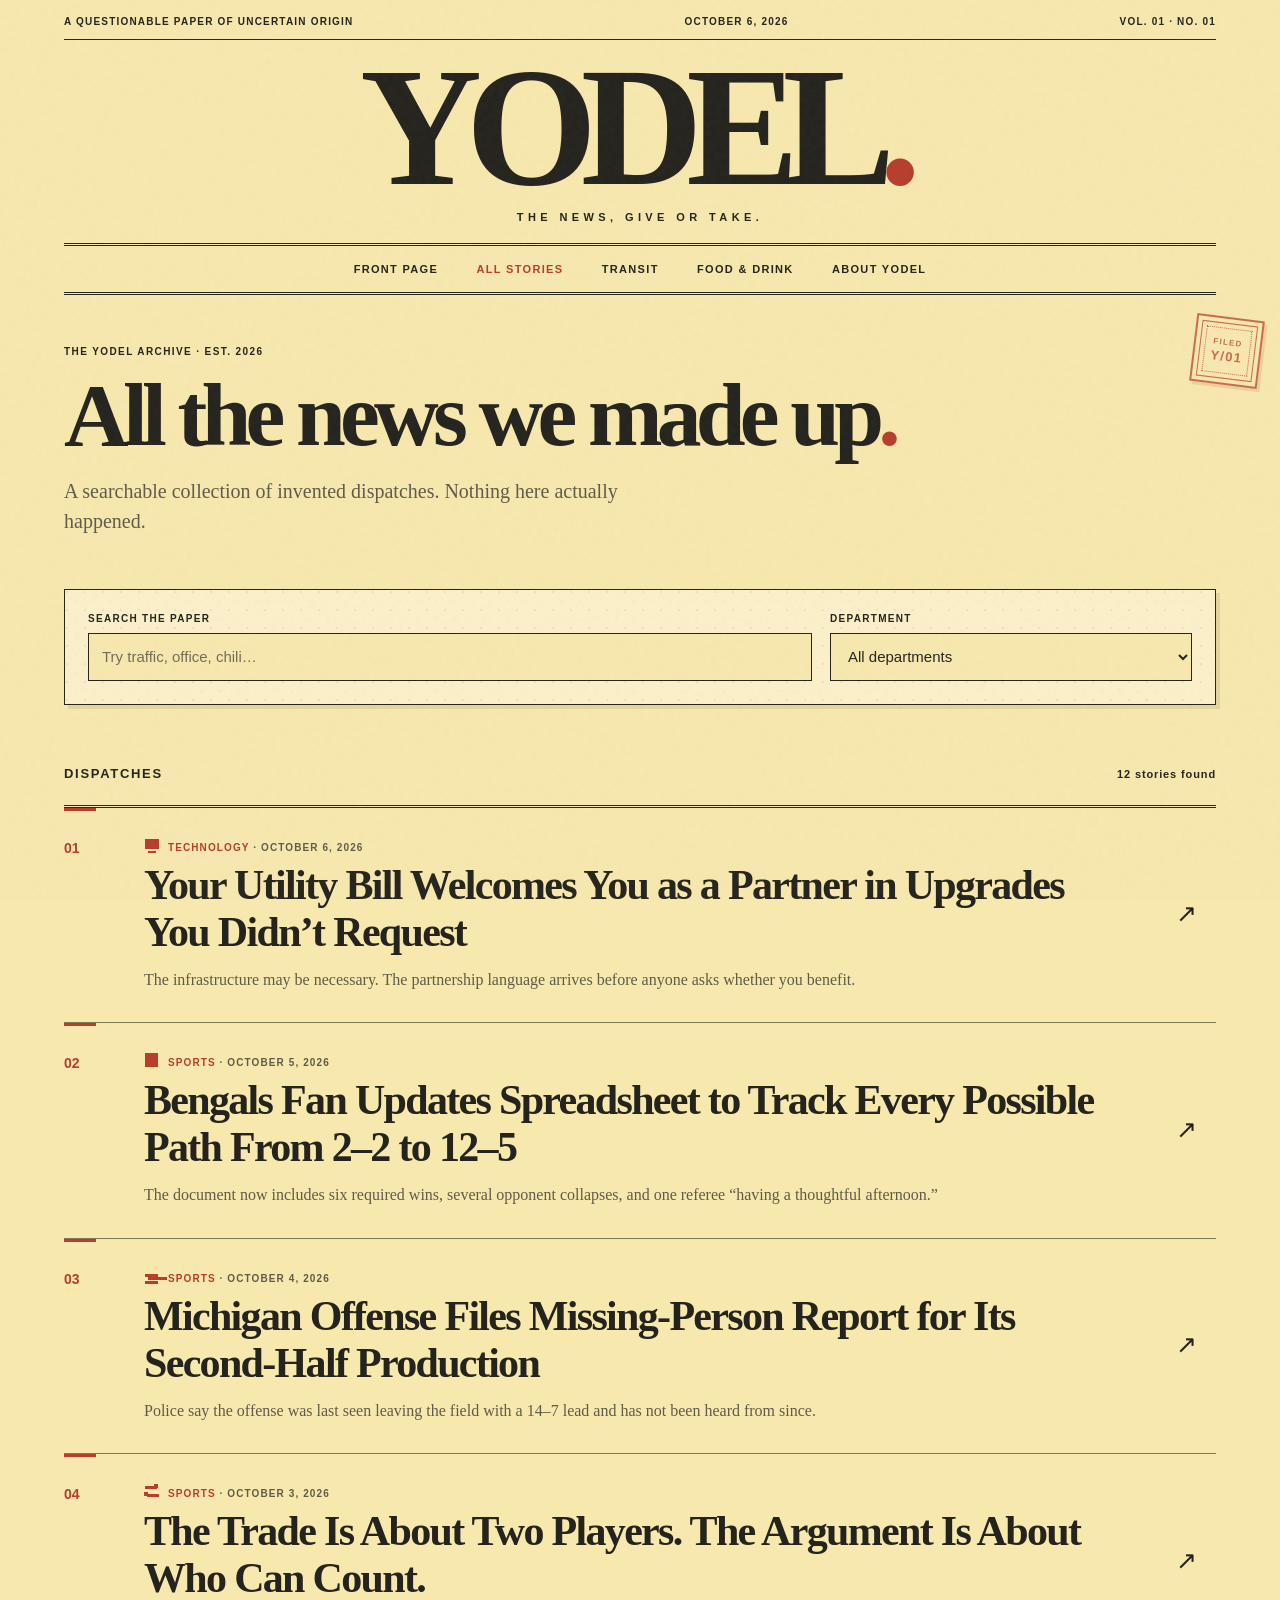
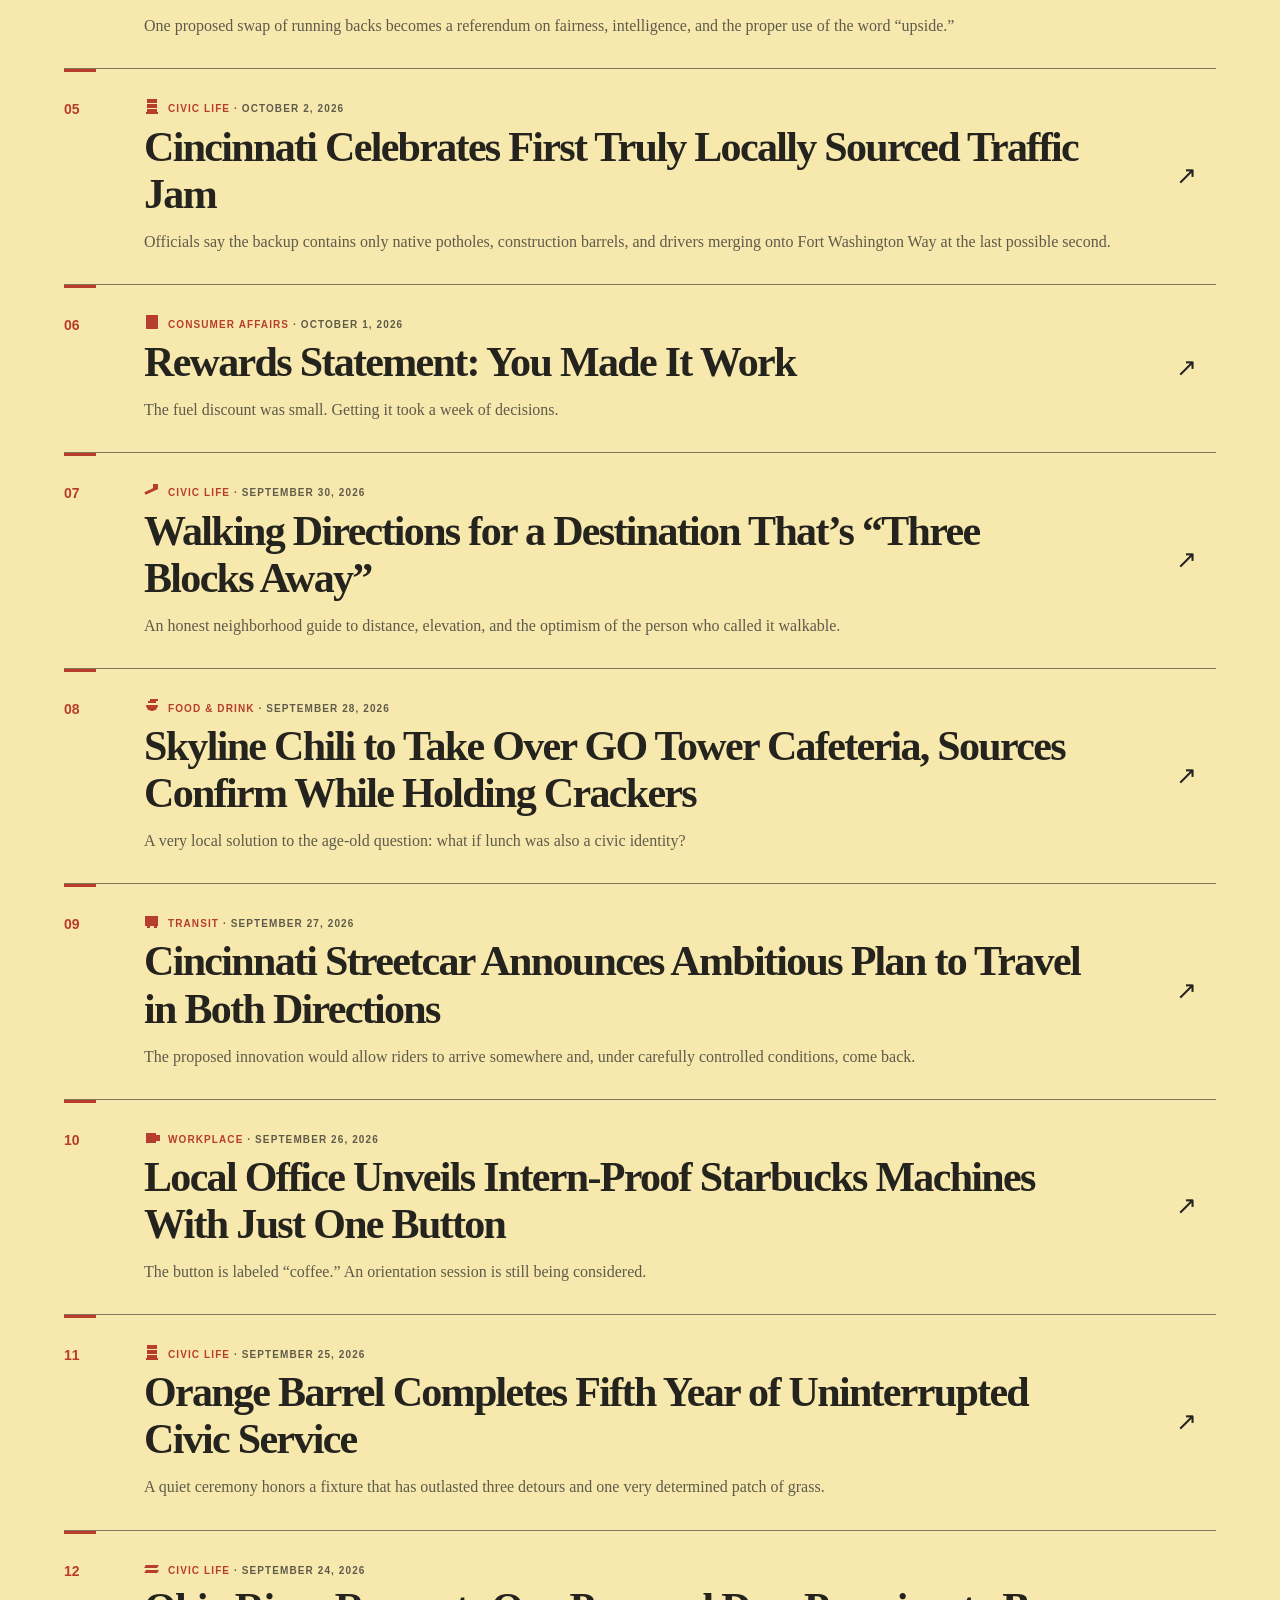
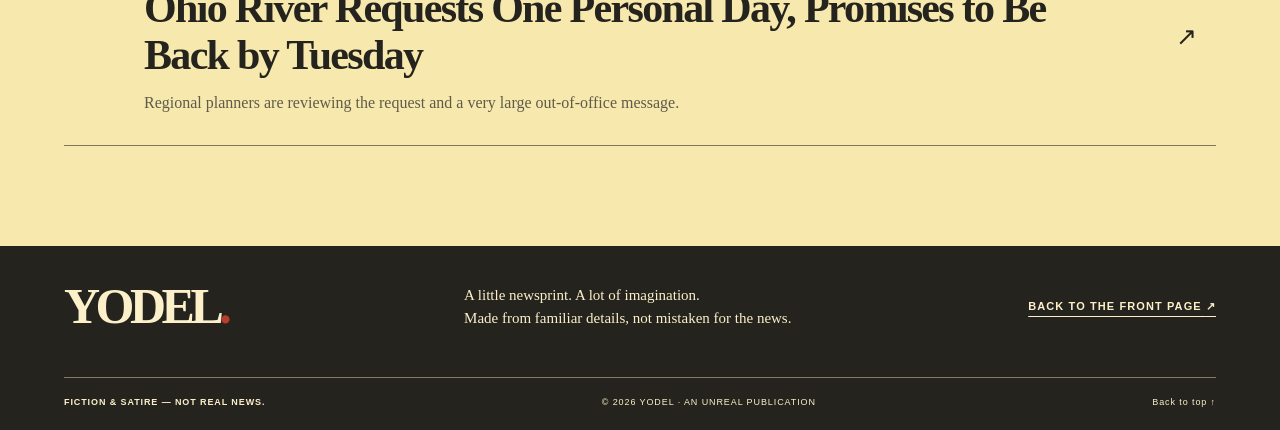
==== commit aa2b9b77: "Add visual texture to Yodel stories" ====
--- a/archive.html
+++ b/archive.html
@@ -20,6 +20,7 @@
       <nav class="main-nav" aria-label="Main navigation"><a href="index.html">Front page</a><a href="archive.html" aria-current="page">All stories</a><a href="archive.html?category=Transit">Transit</a><a href="archive.html?category=Food%20%26%20Drink">Food &amp; Drink</a><a href="index.html#about">About Yodel</a></nav>
     </header>
     <main id="main" class="archive-main">
+      <div class="margin-stamp margin-stamp--archive" aria-hidden="true"><span>FILED</span><b>Y/01</b></div>
       <div class="page-heading"><span class="small-label">THE YODEL ARCHIVE · EST. 2026</span><h1>All the news we made up<span class="heading-period">.</span></h1><p>A searchable collection of invented dispatches. Nothing here actually happened.</p></div>
       <section aria-label="Find stories" class="archive-tools"><div class="search-field"><label for="story-search">SEARCH THE PAPER</label><input id="story-search" type="search" placeholder="Try traffic, office, chili…" autocomplete="off"></div><div class="filter-field"><label for="category-filter">DEPARTMENT</label><select id="category-filter"><option value="">All departments</option><option value="Food &amp; Drink">Food &amp; Drink</option><option value="Transit">Transit</option><option value="Workplace">Workplace</option><option value="Civic Life">Civic Life</option></select></div></section>
       <div class="results-heading"><h2>Dispatches</h2><p id="result-count" role="status" aria-live="polite"></p></div>
--- a/styles.css
+++ b/styles.css
@@ -199,3 +199,73 @@
   .button { transition: none; }
   .button--dark:hover { transform: none; }
 }
+
+/* Printed texture and department wayfinding */
+main { position: relative; }
+.lead-art, .archive-tools, .article-aside {
+  background-image: url("data:image/svg+xml,%3Csvg xmlns='http://www.w3.org/2000/svg' width='18' height='18' viewBox='0 0 18 18'%3E%3Ccircle cx='2' cy='2' r='.8' fill='%2324231d' fill-opacity='.16'/%3E%3Ccircle cx='11' cy='11' r='.55' fill='%23b73d2d' fill-opacity='.15'/%3E%3C/svg%3E");
+}
+.lead-art { background-color: var(--yellow); box-shadow: 4px 5px 0 #24231d22, inset 0 0 0 5px var(--paper), inset 0 0 0 6px var(--ink); }
+.archive-tools { background-color: var(--paper-light); box-shadow: 4px 4px 0 #24231d18; }
+.article-aside { background-color: var(--yellow); box-shadow: 5px 5px 0 #24231d24; }
+
+.department-mark {
+  position: relative;
+  display: inline-block;
+  width: 16px;
+  height: 16px;
+  flex: 0 0 16px;
+  color: var(--red);
+  vertical-align: -.18em;
+}
+.department-mark::before, .department-mark::after { content: ""; position: absolute; display: block; background: currentColor; }
+.department-mark--food::before { width: 5px; height: 5px; left: 1px; top: 1px; box-shadow: 6px 0 0 currentColor, 0 6px 0 currentColor, 6px 6px 0 currentColor, 3px 10px 0 currentColor; }
+.department-mark--food::after { width: 3px; height: 3px; left: 7px; top: 13px; }
+.department-mark--transit::before { width: 4px; height: 12px; left: 2px; top: 2px; box-shadow: 7px 0 0 currentColor; }
+.department-mark--transit::after { width: 11px; height: 4px; left: 2px; top: 6px; background: var(--yellow); box-shadow: 0 0 0 1px currentColor; }
+.department-mark--workplace::before { width: 4px; height: 4px; left: 1px; top: 1px; box-shadow: 5px 0 0 currentColor, 10px 0 0 currentColor, 0 5px 0 currentColor, 5px 5px 0 currentColor, 10px 5px 0 currentColor, 0 10px 0 currentColor, 5px 10px 0 currentColor, 10px 10px 0 currentColor; }
+.department-mark--workplace::after { width: 3px; height: 3px; left: 6px; top: 6px; background: var(--paper); }
+.department-mark--civic::before { width: 13px; height: 4px; left: 1px; top: 2px; box-shadow: 3px 4px 0 currentColor, 6px 4px 0 currentColor, 9px 4px 0 currentColor, 0 9px 0 currentColor; }
+.department-mark--civic::after { width: 13px; height: 3px; left: 1px; top: 13px; }
+.department-mark--general::before { width: 5px; height: 5px; left: 1px; top: 1px; box-shadow: 8px 0 0 currentColor, 4px 4px 0 currentColor, 0 8px 0 currentColor, 8px 8px 0 currentColor; }
+.department-mark--terminal::before { width: 14px; height: 10px; left: 1px; top: 2px; box-shadow: inset 0 0 0 2px currentColor; }
+.department-mark--terminal::after { width: 8px; height: 2px; left: 4px; top: 14px; }
+.department-mark--scorecard::before { width: 13px; height: 14px; left: 1px; top: 1px; box-shadow: inset 0 0 0 2px currentColor; }
+.department-mark--scorecard::after { width: 7px; height: 2px; left: 4px; top: 5px; box-shadow: 0 4px 0 currentColor; }
+.department-mark--stadium::before { width: 13px; height: 3px; left: 1px; top: 6px; box-shadow: 3px 3px 0 currentColor, 6px 3px 0 currentColor, 9px 3px 0 currentColor, 0 7px 0 currentColor; }
+.department-mark--trade::before { width: 12px; height: 3px; left: 1px; top: 3px; box-shadow: 2px 8px 0 currentColor; }
+.department-mark--trade::after { width: 4px; height: 4px; left: 10px; top: 1px; box-shadow: -10px 8px 0 currentColor; }
+.department-mark--traffic::before, .department-mark--barrel::before { width: 10px; height: 4px; left: 3px; top: 1px; box-shadow: 0 5px 0 currentColor, 0 10px 0 currentColor; }
+.department-mark--traffic::after, .department-mark--barrel::after { width: 12px; height: 2px; left: 2px; top: 14px; }
+.department-mark--ledger::before { width: 12px; height: 14px; left: 2px; top: 1px; box-shadow: inset 0 0 0 2px currentColor; }
+.department-mark--ledger::after { width: 6px; height: 2px; left: 5px; top: 5px; box-shadow: 0 4px 0 currentColor; }
+.department-mark--hill::before { width: 14px; height: 3px; left: 1px; top: 10px; transform: rotate(-25deg); transform-origin: left center; }
+.department-mark--hill::after { width: 5px; height: 5px; left: 9px; top: 2px; }
+.department-mark--chili::before { width: 12px; height: 6px; left: 2px; top: 7px; border-radius: 0 0 7px 7px; }
+.department-mark--chili::after { width: 8px; height: 2px; left: 4px; top: 3px; box-shadow: 2px -2px 0 currentColor; }
+.department-mark--streetcar::before { width: 13px; height: 10px; left: 1px; top: 3px; box-shadow: inset 0 0 0 2px currentColor; }
+.department-mark--streetcar::after { width: 3px; height: 3px; left: 3px; top: 12px; box-shadow: 7px 0 0 currentColor; }
+.department-mark--coffee::before { width: 10px; height: 10px; left: 2px; top: 4px; }
+.department-mark--coffee::after { width: 5px; height: 6px; left: 11px; top: 6px; box-shadow: inset 0 0 0 2px var(--red); }
+.department-mark--river::before { width: 13px; height: 3px; left: 1px; top: 5px; box-shadow: 3px 5px 0 currentColor; transform: skewX(-30deg); }
+
+.story-category .department-mark { margin-right: 8px; }
+.story-card { position: relative; }
+.story-card::after { content: ""; width: 18px; height: 3px; margin-top: 12px; background: var(--red); box-shadow: 5px 5px 0 #b73d2d66; }
+.archive-item { position: relative; }
+.archive-item::before { content: ""; position: absolute; left: 0; top: 0; width: 32px; border-top: 3px solid var(--red); }
+.article-header .story-category .department-mark { transform: scale(1.15); margin-right: 10px; }
+
+.margin-stamp { position: absolute; z-index: 1; display: grid; place-content: center; width: 68px; height: 68px; border: 2px solid var(--red); color: var(--red); font-family: Arial, Helvetica, sans-serif; font-weight: 800; letter-spacing: .08em; line-height: 1; text-align: center; opacity: .72; pointer-events: none; transform: rotate(-8deg); box-shadow: 3px 3px 0 #b73d2d33; }
+.margin-stamp::before, .margin-stamp::after { content: ""; position: absolute; inset: 4px; border: 1px solid currentColor; }
+.margin-stamp::after { inset: 9px; border-style: dotted; }
+.margin-stamp span { font-size: 8px; }
+.margin-stamp b { margin-top: 3px; font-size: 13px; }
+.margin-stamp--home { right: 1.5%; top: 36px; }
+.margin-stamp--home span { font: 900 27px/.7 Georgia, serif; }
+.margin-stamp--archive { right: 1.5%; top: 22px; transform: rotate(7deg); }
+.margin-stamp--article { right: 1.5%; top: 0; transform: rotate(7deg); }
+
+.department-links a { grid-template-columns: 38px 20px 1fr auto; }
+.department-links a .department-mark { color: var(--red); }
+@media (max-width: 700px) { .margin-stamp { display: none; } }
